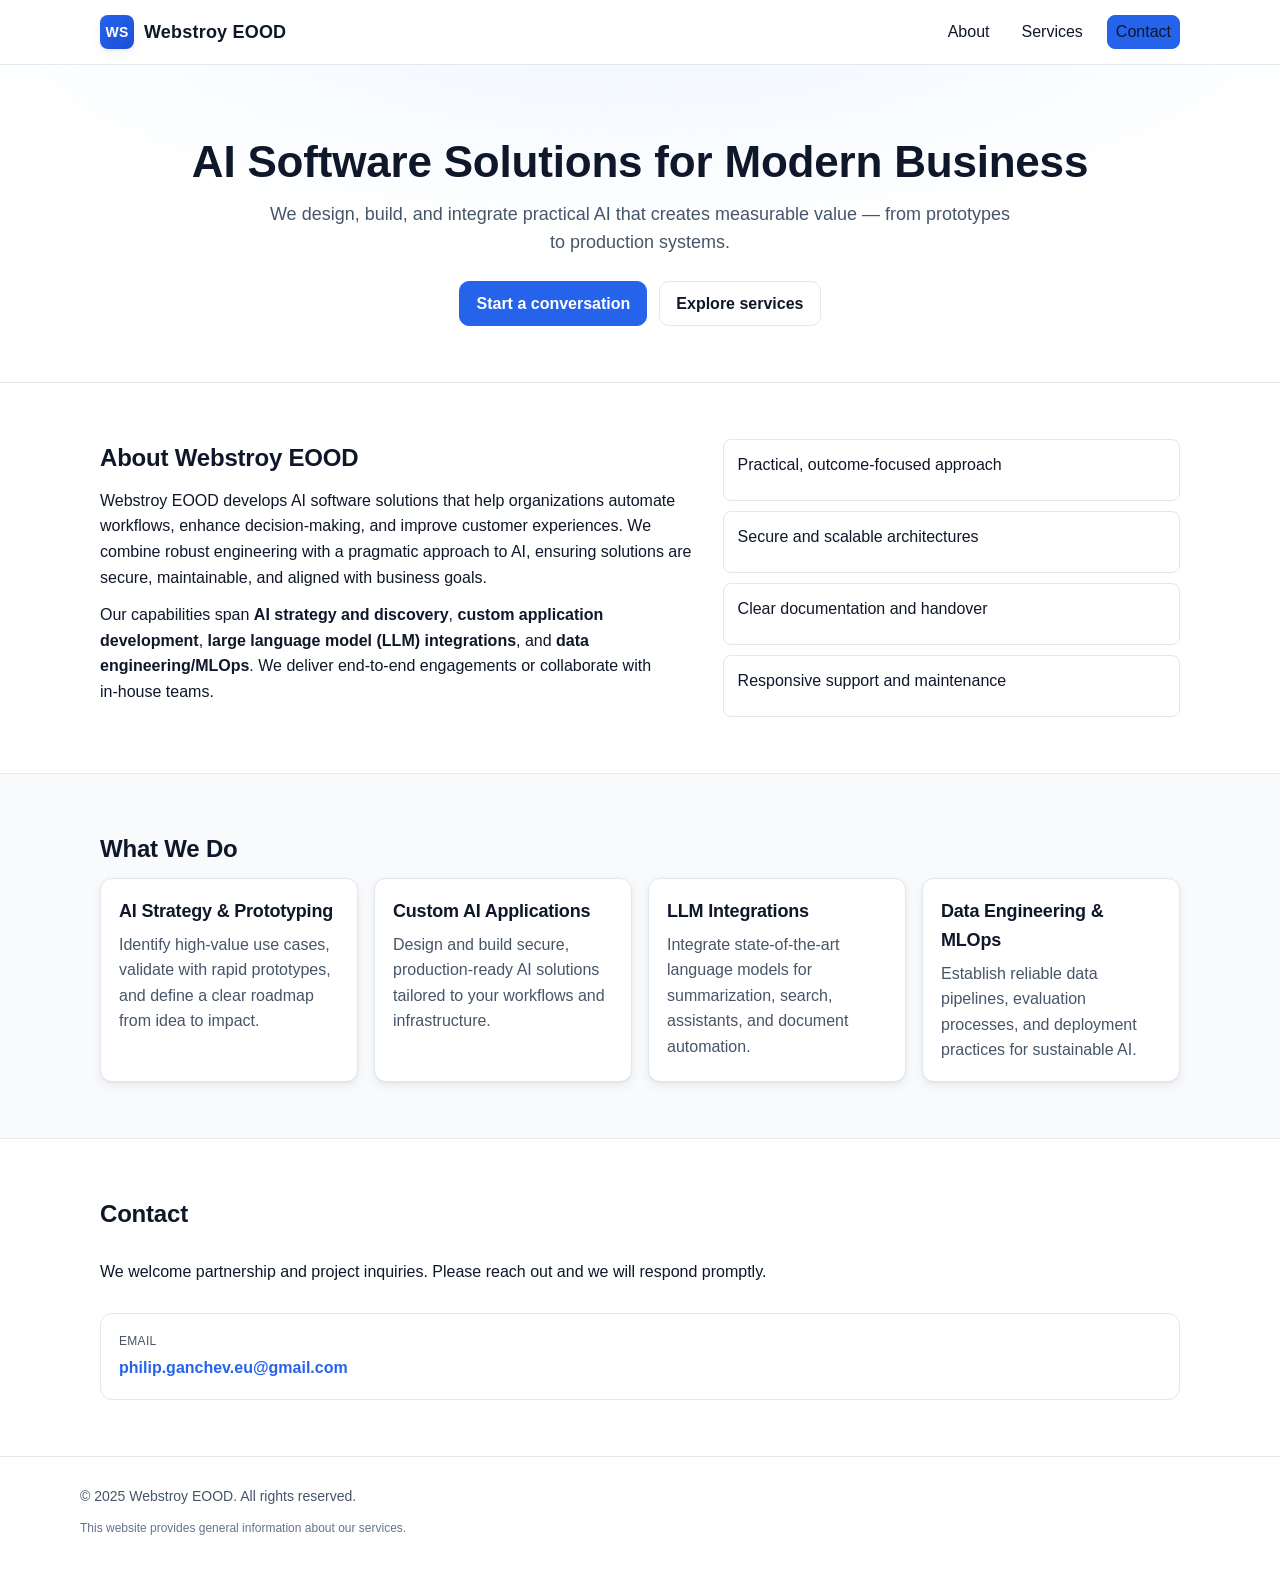
==== index.html @ c4534b1c "Initial page" ====
<!doctype html>
<html lang="en">
  <head>
    <meta charset="utf-8">
    <meta name="viewport" content="width=device-width, initial-scale=1">
    <title>Webstroy EOOD — AI Software Solutions</title>
    <meta name="description" content="Webstroy EOOD develops AI software solutions: strategy, custom applications, LLM integrations, and data platforms.">
    <meta name="robots" content="index,follow">
    <link rel="canonical" href="https://webstroy-eood.github.io/">

    <!-- Open Graph -->
    <meta property="og:title" content="Webstroy EOOD — AI Software Solutions">
    <meta property="og:description" content="We design and build practical AI solutions that deliver measurable business value.">
    <meta property="og:type" content="website">
    <meta property="og:url" content="https://webstroy-eood.github.io/">

    <!-- Twitter -->
    <meta name="twitter:card" content="summary">
    <meta name="twitter:title" content="Webstroy EOOD — AI Software Solutions">
    <meta name="twitter:description" content="We design and build practical AI solutions that deliver measurable business value.">

    <!-- Styles -->
    <link rel="stylesheet" href="styles.css">

    <!-- Structured Data -->
    <script type="application/ld+json">
      {
        "@context": "https://schema.org",
        "@type": "Organization",
        "name": "Webstroy EOOD",
        "url": "https://webstroy-eood.github.io/",
        "email": "philip.ganchev.eu@gmail.com",
        "description": "Webstroy EOOD develops AI software solutions: strategy, custom applications, LLM integrations, and data platforms."
      }
    </script>
  </head>
  <body>
    <a class="skip-link" href="#main">Skip to content</a>

    <header class="site-header" role="banner">
      <div class="container header-inner">
        <div class="brand">
          <span class="brand-mark" aria-hidden="true">WS</span>
          <span class="brand-name">Webstroy EOOD</span>
        </div>
        <nav class="nav" aria-label="Primary">
          <a href="#about">About</a>
          <a href="#services">Services</a>
          <a href="#contact" class="btn btn-primary btn-small">Contact</a>
        </nav>
      </div>
    </header>

    <main id="main" tabindex="-1">
      <section class="hero">
        <div class="container hero-inner">
          <h1>AI Software Solutions for Modern Business</h1>
          <p class="lead">We design, build, and integrate practical AI that creates measurable value — from prototypes to production systems.</p>
          <div class="cta-group">
            <a class="btn btn-primary" href="#contact">Start a conversation</a>
            <a class="btn btn-ghost" href="#services">Explore services</a>
          </div>
        </div>
      </section>

      <section id="about" class="section">
        <div class="container grid two-col">
          <div>
            <h2>About Webstroy EOOD</h2>
            <p>Webstroy EOOD develops AI software solutions that help organizations automate workflows, enhance decision‑making, and improve customer experiences. We combine robust engineering with a pragmatic approach to AI, ensuring solutions are secure, maintainable, and aligned with business goals.</p>
            <p>Our capabilities span <strong>AI strategy and discovery</strong>, <strong>custom application development</strong>, <strong>large language model (LLM) integrations</strong>, and <strong>data engineering/MLOps</strong>. We deliver end‑to‑end engagements or collaborate with in‑house teams.</p>
          </div>
          <ul class="key-points" aria-label="Highlights">
            <li>Practical, outcome‑focused approach</li>
            <li>Secure and scalable architectures</li>
            <li>Clear documentation and handover</li>
            <li>Responsive support and maintenance</li>
          </ul>
        </div>
      </section>

      <section id="services" class="section section-alt">
        <div class="container">
          <h2>What We Do</h2>
          <div class="cards">
            <article class="card">
              <h3>AI Strategy & Prototyping</h3>
              <p>Identify high‑value use cases, validate with rapid prototypes, and define a clear roadmap from idea to impact.</p>
            </article>
            <article class="card">
              <h3>Custom AI Applications</h3>
              <p>Design and build secure, production‑ready AI solutions tailored to your workflows and infrastructure.</p>
            </article>
            <article class="card">
              <h3>LLM Integrations</h3>
              <p>Integrate state‑of‑the‑art language models for summarization, search, assistants, and document automation.</p>
            </article>
            <article class="card">
              <h3>Data Engineering & MLOps</h3>
              <p>Establish reliable data pipelines, evaluation processes, and deployment practices for sustainable AI.</p>
            </article>
          </div>
        </div>
      </section>

      <section id="contact" class="section">
        <div class="container contact">
          <h2>Contact</h2>
          <p>We welcome partnership and project inquiries. Please reach out and we will respond promptly.</p>
          <div class="contact-card">
            <div class="contact-item">
              <span class="contact-label">Email</span>
              <a class="contact-value" href="mailto:philip.ganchev.eu@gmail.com">philip.ganchev.eu@gmail.com</a>
            </div>
          </div>
        </div>
      </section>
    </main>

    <footer class="site-footer">
      <div class="container footer-inner">
        <p>© 2025 Webstroy EOOD. All rights reserved.</p>
        <p class="small">This website provides general information about our services.</p>
      </div>
    </footer>
  </body>
  </html>
---- styles.css ----
/*
  Webstroy EOOD — Minimal, professional stylesheet
  - System font stack
  - CSS variables for easy theming
  - Responsive layout with Flexbox/Grid
  - Lightweight and fast
*/

:root {
  --bg: #ffffff;
  --text: #0f172a; /* slate-900 */
  --muted: #475569; /* slate-600 */
  --border: #e2e8f0; /* slate-200 */
  --surface: #f8fafc; /* slate-50 */
  --brand: #2563eb; /* blue-600 */
  --brand-700: #1d4ed8; /* blue-700 */
  --brand-50: #eff6ff; /* blue-50 */
  --shadow: 0 1px 2px rgba(15, 23, 42, 0.06), 0 4px 12px rgba(15, 23, 42, 0.06);
  --radius: 12px;
  --radius-sm: 8px;
  --maxw: 1120px;
}

/* Base */
* { box-sizing: border-box; }
html, body { height: 100%; }
body {
  margin: 0;
  font-family: -apple-system, BlinkMacSystemFont, "Segoe UI", Roboto, Oxygen, Ubuntu, Cantarell, "Helvetica Neue", Arial, "Apple Color Emoji", "Segoe UI Emoji";
  color: var(--text);
  background: var(--bg);
  line-height: 1.6;
  -webkit-font-smoothing: antialiased;
  text-rendering: optimizeLegibility;
}

img { max-width: 100%; display: block; }
a { color: var(--brand); text-decoration: none; }
a:hover { text-decoration: underline; }

.container {
  max-width: var(--maxw);
  margin: 0 auto;
  padding: 0 20px;
}

/* Accessibility */
.skip-link {
  position: absolute;
  left: -9999px;
  top: auto;
  width: 1px;
  height: 1px;
  overflow: hidden;
}
.skip-link:focus {
  left: 16px;
  top: 16px;
  width: auto;
  height: auto;
  padding: 8px 12px;
  background: var(--brand);
  color: #fff;
  border-radius: var(--radius-sm);
}

/* Header */
.site-header {
  position: sticky;
  top: 0;
  background: rgba(255, 255, 255, 0.8);
  backdrop-filter: saturate(180%) blur(12px);
  border-bottom: 1px solid var(--border);
  z-index: 100;
}
.header-inner {
  display: flex;
  align-items: center;
  justify-content: space-between;
  height: 64px;
}
.brand {
  display: inline-flex;
  gap: 10px;
  align-items: center;
  font-weight: 700;
  letter-spacing: 0.2px;
}
.brand-mark {
  display: inline-grid;
  place-items: center;
  width: 34px;
  height: 34px;
  border-radius: 8px;
  background: linear-gradient(135deg, var(--brand), var(--brand-700));
  color: #fff;
  font-size: 14px;
  box-shadow: var(--shadow);
}
.brand-name {
  font-size: 18px;
}

.nav { display: flex; gap: 16px; align-items: center; }
.nav a { color: var(--text); font-weight: 500; padding: 6px 8px; border-radius: 8px; }
.nav a:hover { background: var(--surface); text-decoration: none; }

/* Buttons */
.btn {
  display: inline-block;
  padding: 12px 16px;
  border-radius: 10px;
  font-weight: 600;
  line-height: 1.2;
  transition: transform 120ms ease, box-shadow 120ms ease, background 120ms ease, color 120ms ease, border-color 120ms ease;
  border: 1px solid transparent;
}
.btn:hover { transform: translateY(-1px); box-shadow: var(--shadow); text-decoration: none; }
.btn:active { transform: translateY(0); box-shadow: none; }
.btn-small { padding: 8px 12px; border-radius: 8px; }

.btn-primary { background: var(--brand); color: #fff; border-color: var(--brand); }
.btn-primary:hover { background: var(--brand-700); border-color: var(--brand-700); }

.btn-ghost { background: #ffffff; color: var(--text); border-color: var(--border); }
.btn-ghost:hover { background: var(--surface); }

/* Hero */
.hero {
  background: radial-gradient(1200px 400px at 50% -20%, var(--brand-50), transparent 60%), linear-gradient(#ffffff, #ffffff);
  border-bottom: 1px solid var(--border);
}
.hero-inner {
  padding: 72px 0 56px;
  text-align: center;
}
.hero h1 {
  margin: 0 0 12px;
  font-size: clamp(28px, 5vw, 44px);
  line-height: 1.15;
}
.lead {
  margin: 0 auto 24px;
  max-width: 760px;
  color: var(--muted);
  font-size: clamp(16px, 2.4vw, 18px);
}
.cta-group { display: inline-flex; gap: 12px; flex-wrap: wrap; justify-content: center; }

/* Sections */
.section { padding: 56px 0; }
.section-alt { background: var(--surface); border-top: 1px solid var(--border); border-bottom: 1px solid var(--border); }

.grid.two-col {
  display: grid;
  grid-template-columns: 1.3fr 1fr;
  gap: 28px;
}

.key-points {
  list-style: none;
  margin: 0;
  padding: 0;
  display: grid;
  gap: 10px;
}
.key-points li {
  padding: 12px 14px;
  border: 1px solid var(--border);
  border-radius: var(--radius-sm);
  background: #fff;
}

/* Cards */
.cards {
  display: grid;
  grid-template-columns: repeat(4, 1fr);
  gap: 16px;
}
.card {
  background: #fff;
  border: 1px solid var(--border);
  border-radius: var(--radius);
  padding: 18px;
  box-shadow: var(--shadow);
}
.card h3 { margin-top: 0; margin-bottom: 6px; font-size: 18px; }
.card p { margin: 0; color: var(--muted); }

/* Contact */
.contact {
  display: grid;
  gap: 16px;
}
.contact-card {
  display: grid;
  gap: 12px;
  grid-template-columns: 1fr;
  border: 1px solid var(--border);
  border-radius: var(--radius);
  padding: 18px;
  background: #fff;
}
.contact-item { display: grid; gap: 4px; }
.contact-label { font-size: 12px; letter-spacing: 0.3px; text-transform: uppercase; color: var(--muted); }
.contact-value { font-weight: 600; }

/* Footer */
.site-footer {
  border-top: 1px solid var(--border);
  background: #fff;
}
.footer-inner {
  padding: 28px 0;
  color: var(--muted);
  font-size: 14px;
}
.small { font-size: 12px; color: #64748b; }

/* Typography spacing */
h1, h2, h3 { letter-spacing: -0.2px; }
h2 { font-size: 24px; margin: 0 0 10px; }
p { margin: 0 0 12px; }

/* Responsive */
@media (max-width: 960px) {
  .grid.two-col { grid-template-columns: 1fr; }
  .cards { grid-template-columns: repeat(2, 1fr); }
}

@media (max-width: 640px) {
  .header-inner { height: 60px; }
  .nav { gap: 8px; }
  .cards { grid-template-columns: 1fr; }
  .section { padding: 44px 0; }
}
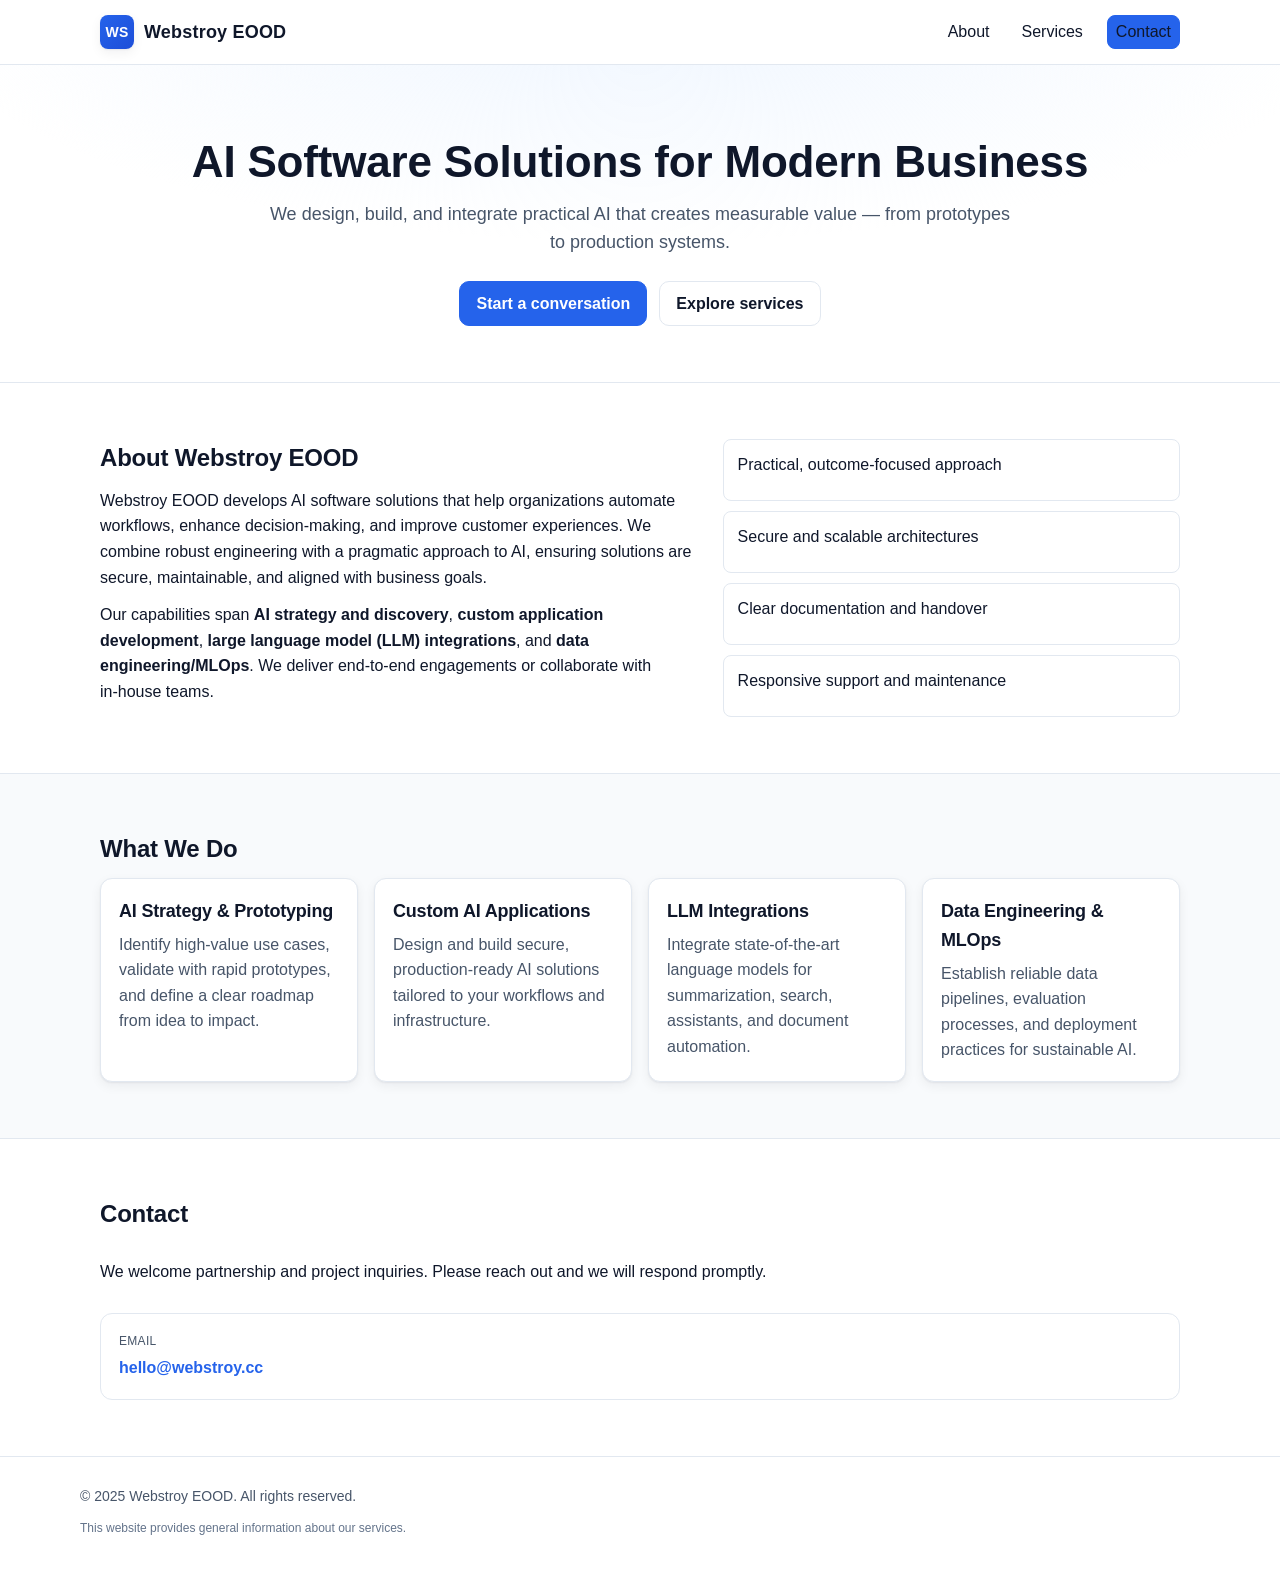
==== commit 01a2e1b8: "Update contact email" ====
--- a/index.html
+++ b/index.html
@@ -29,7 +29,7 @@
         "@type": "Organization",
         "name": "Webstroy EOOD",
         "url": "https://webstroy-eood.github.io/",
-        "email": "philip.ganchev.eu@gmail.com",
+        "email": "hello@webstroy.cc",
         "description": "Webstroy EOOD develops AI software solutions: strategy, custom applications, LLM integrations, and data platforms."
       }
     </script>
@@ -110,7 +110,7 @@
           <div class="contact-card">
             <div class="contact-item">
               <span class="contact-label">Email</span>
-              <a class="contact-value" href="mailto:philip.ganchev.eu@gmail.com">philip.ganchev.eu@gmail.com</a>
+              <a class="contact-value" href="mailto:hello@webstroy.cc">hello@webstroy.cc</a>
             </div>
           </div>
         </div>
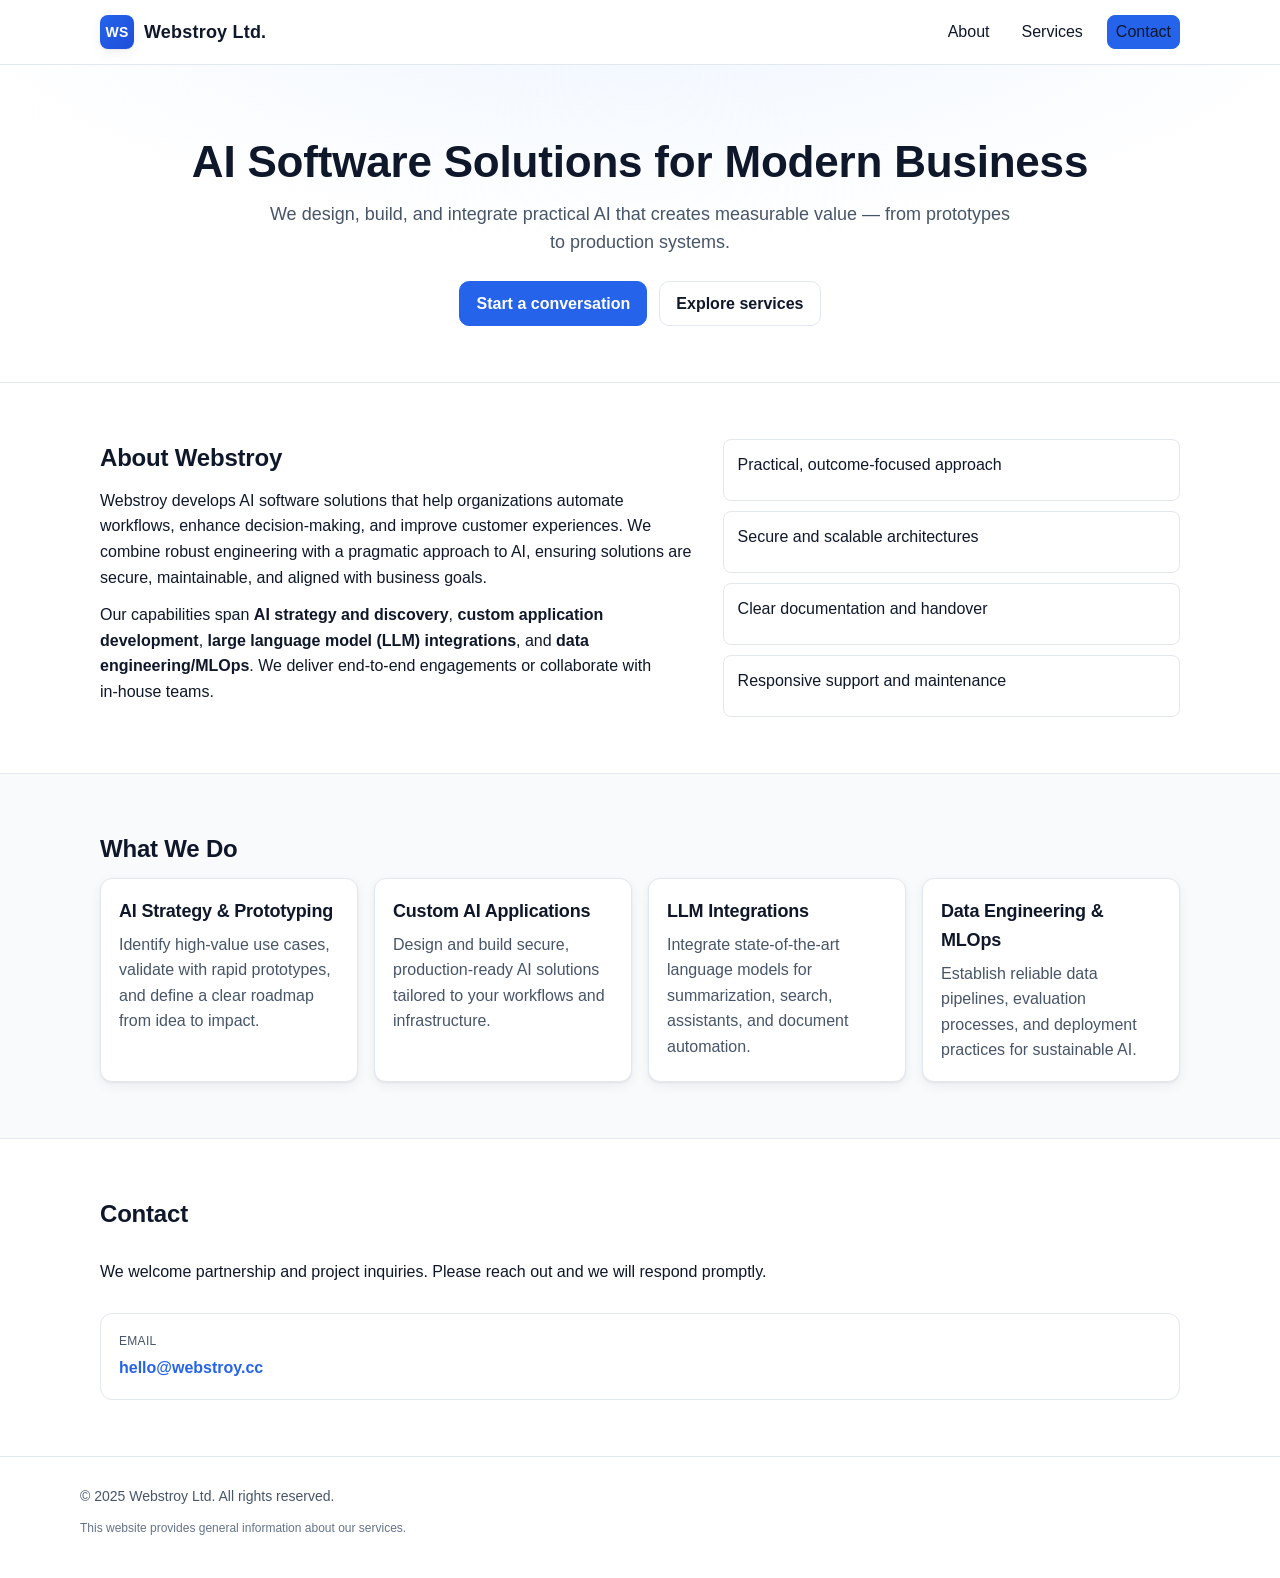
==== commit 4199e034: "Metadata adjustments." ====
--- a/index.html
+++ b/index.html
@@ -3,13 +3,13 @@
   <head>
     <meta charset="utf-8">
     <meta name="viewport" content="width=device-width, initial-scale=1">
-    <title>Webstroy EOOD — AI Software Solutions</title>
-    <meta name="description" content="Webstroy EOOD develops AI software solutions: strategy, custom applications, LLM integrations, and data platforms.">
+    <title>Webstroy Ltd. — AI Software Solutions</title>
+    <meta name="description" content="Webstroy Ltd. develops AI software solutions: strategy, custom applications, LLM integrations, and data platforms.">
     <meta name="robots" content="index,follow">
     <link rel="canonical" href="https://webstroy-eood.github.io/">
 
     <!-- Open Graph -->
-    <meta property="og:title" content="Webstroy EOOD — AI Software Solutions">
+    <meta property="og:title" content="Webstroy Ltd. — AI Software Solutions">
     <meta property="og:description" content="We design and build practical AI solutions that deliver measurable business value.">
     <meta property="og:type" content="website">
     <meta property="og:url" content="https://webstroy-eood.github.io/">
@@ -27,10 +27,10 @@
       {
         "@context": "https://schema.org",
         "@type": "Organization",
-        "name": "Webstroy EOOD",
+        "name": "Webstroy Ltd.",
         "url": "https://webstroy-eood.github.io/",
         "email": "hello@webstroy.cc",
-        "description": "Webstroy EOOD develops AI software solutions: strategy, custom applications, LLM integrations, and data platforms."
+        "description": "Webstroy Ltd. develops AI software solutions: strategy, custom applications, LLM integrations, and data platforms."
       }
     </script>
   </head>
@@ -41,7 +41,7 @@
       <div class="container header-inner">
         <div class="brand">
           <span class="brand-mark" aria-hidden="true">WS</span>
-          <span class="brand-name">Webstroy EOOD</span>
+          <span class="brand-name">Webstroy Ltd.</span>
         </div>
         <nav class="nav" aria-label="Primary">
           <a href="#about">About</a>
@@ -66,8 +66,8 @@
       <section id="about" class="section">
         <div class="container grid two-col">
           <div>
-            <h2>About Webstroy EOOD</h2>
-            <p>Webstroy EOOD develops AI software solutions that help organizations automate workflows, enhance decision‑making, and improve customer experiences. We combine robust engineering with a pragmatic approach to AI, ensuring solutions are secure, maintainable, and aligned with business goals.</p>
+            <h2>About Webstroy</h2>
+            <p>Webstroy develops AI software solutions that help organizations automate workflows, enhance decision‑making, and improve customer experiences. We combine robust engineering with a pragmatic approach to AI, ensuring solutions are secure, maintainable, and aligned with business goals.</p>
             <p>Our capabilities span <strong>AI strategy and discovery</strong>, <strong>custom application development</strong>, <strong>large language model (LLM) integrations</strong>, and <strong>data engineering/MLOps</strong>. We deliver end‑to‑end engagements or collaborate with in‑house teams.</p>
           </div>
           <ul class="key-points" aria-label="Highlights">
@@ -119,7 +119,7 @@
 
     <footer class="site-footer">
       <div class="container footer-inner">
-        <p>© 2025 Webstroy EOOD. All rights reserved.</p>
+        <p>© 2025 Webstroy Ltd. All rights reserved.</p>
         <p class="small">This website provides general information about our services.</p>
       </div>
     </footer>
